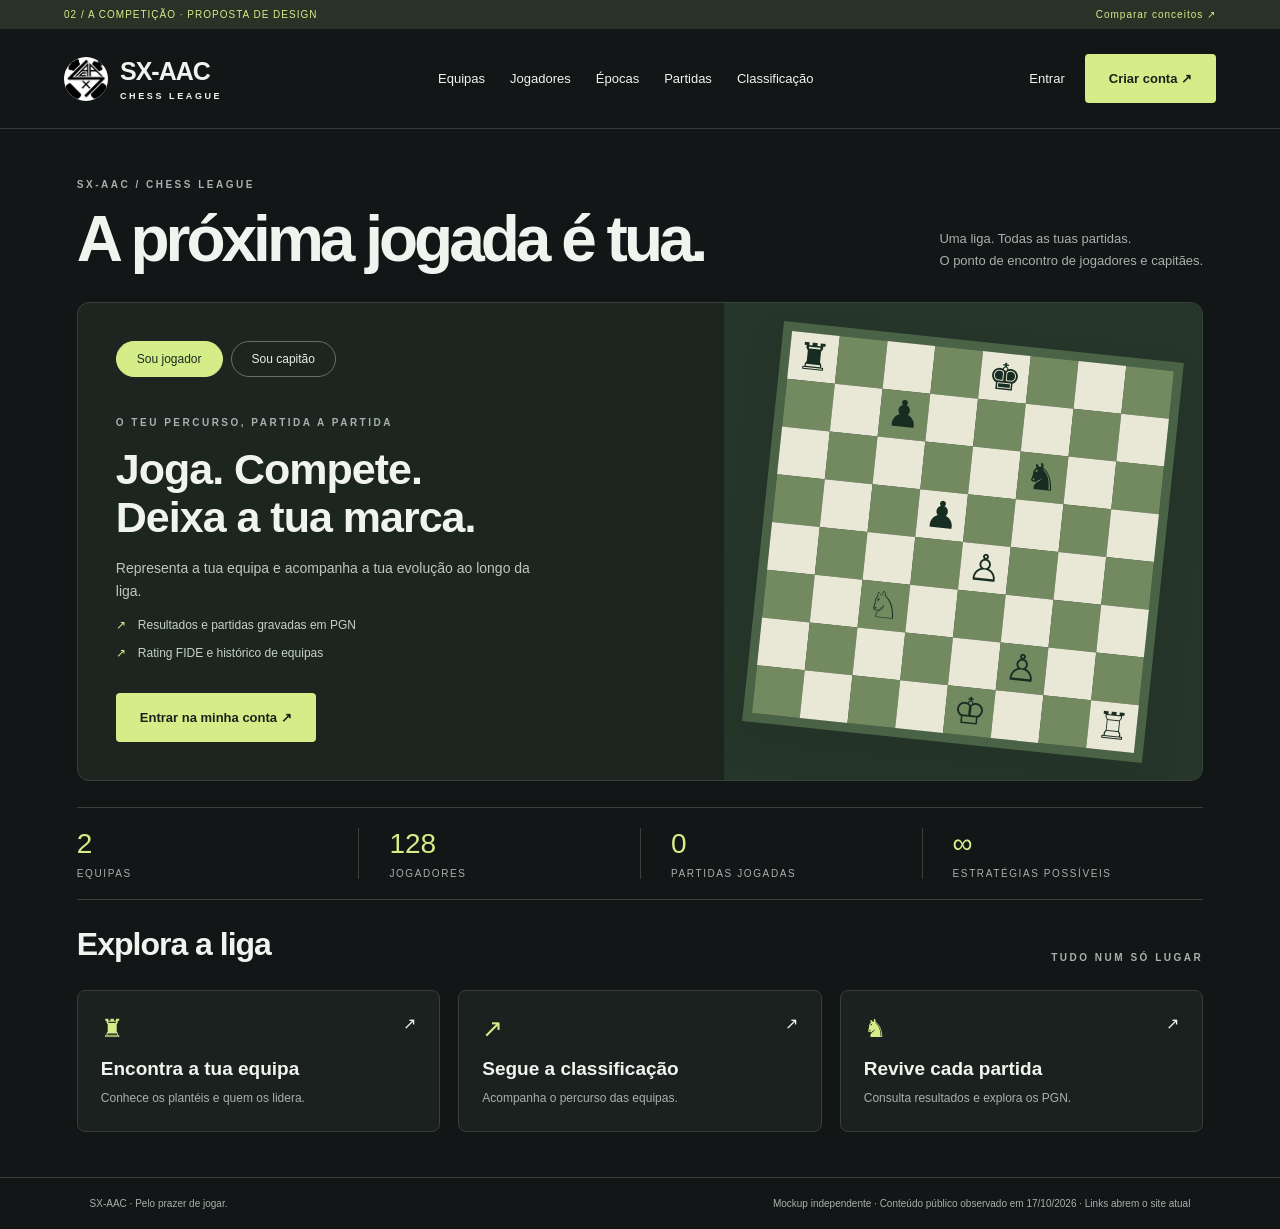
==== concept-02.html @ 07efbb38 "Add two responsive SX-AAC homepage redesign mockups" ====
<!doctype html><html lang="pt-PT"><head><meta charset="utf-8"><meta name="viewport" content="width=device-width,initial-scale=1"><title>Conceito 02 — A Competição · SX-AAC</title><link rel="stylesheet" href="style.css"></head><body class="dark"><div class="preview-label">02 / A COMPETIÇÃO · PROPOSTA DE DESIGN <a style="float:right" href="index.html">Comparar conceitos ↗︎</a></div><header><a class="brand" href="index.html"><img src="assets/logo.png" alt="SX-AAC"><span>SX-AAC<small>CHESS LEAGUE</small></span></a><nav><a href="https://liga.sx-aac.com/teams">Equipas</a><a href="https://liga.sx-aac.com/players">Jogadores</a><a href="https://liga.sx-aac.com/seasons">Épocas</a><a href="https://liga.sx-aac.com/games">Partidas</a><a href="https://liga.sx-aac.com/standings">Classificação</a></nav><div class="actions"><a href="https://liga.sx-aac.com/login">Entrar</a><a class="btn" href="https://liga.sx-aac.com/register">Criar conta ↗︎</a></div></header><main><section class="intro"><div><span class="eyebrow muted">SX-AAC / CHESS LEAGUE</span><h1>A próxima jogada é tua.</h1></div><p>Uma liga. Todas as tuas partidas.<br>O ponto de encontro de jogadores e capitães.</p></section><section class="portal"><div class="portal-copy"><div class="tabs" role="tablist" aria-label="Escolher perfil"><button id="player-tab" role="tab" aria-selected="true" aria-controls="role-panel">Sou jogador</button><button id="captain-tab" role="tab" aria-selected="false" aria-controls="role-panel">Sou capitão</button></div><div id="role-panel" role="tabpanel" aria-labelledby="player-tab"><span class="eyebrow muted" id="role-label">O TEU PERCURSO, PARTIDA A PARTIDA</span><h2 id="role-title">Joga. Compete.<br>Deixa a tua marca.</h2><p id="role-desc">Representa a tua equipa e acompanha a tua evolução ao longo da liga.</p><div class="check" id="benefit-one">Resultados e partidas gravadas em PGN</div><div class="check" id="benefit-two">Rating FIDE e histórico de equipas</div><a class="btn" href="https://liga.sx-aac.com/login" id="role-cta">Entrar na minha conta ↗︎</a></div></div><div class="board-wrap"><div class="board"><span class="sq ">♜</span><span class="sq shade"></span><span class="sq "></span><span class="sq shade"></span><span class="sq ">♚</span><span class="sq shade"></span><span class="sq "></span><span class="sq shade"></span><span class="sq shade"></span><span class="sq "></span><span class="sq shade">♟︎</span><span class="sq "></span><span class="sq shade"></span><span class="sq "></span><span class="sq shade"></span><span class="sq "></span><span class="sq "></span><span class="sq shade"></span><span class="sq "></span><span class="sq shade"></span><span class="sq "></span><span class="sq shade">♞</span><span class="sq "></span><span class="sq shade"></span><span class="sq shade"></span><span class="sq "></span><span class="sq shade"></span><span class="sq ">♟︎</span><span class="sq shade"></span><span class="sq "></span><span class="sq shade"></span><span class="sq "></span><span class="sq "></span><span class="sq shade"></span><span class="sq "></span><span class="sq shade"></span><span class="sq ">♙</span><span class="sq shade"></span><span class="sq "></span><span class="sq shade"></span><span class="sq shade"></span><span class="sq "></span><span class="sq shade">♘</span><span class="sq "></span><span class="sq shade"></span><span class="sq "></span><span class="sq shade"></span><span class="sq "></span><span class="sq "></span><span class="sq shade"></span><span class="sq "></span><span class="sq shade"></span><span class="sq "></span><span class="sq shade">♙</span><span class="sq "></span><span class="sq shade"></span><span class="sq shade"></span><span class="sq "></span><span class="sq shade"></span><span class="sq "></span><span class="sq shade">♔</span><span class="sq "></span><span class="sq shade"></span><span class="sq ">♖</span></div></div></section><div class="stats"><div><strong>2</strong><small>EQUIPAS</small></div><div><strong>128</strong><small>JOGADORES</small></div><div><strong>0</strong><small>PARTIDAS JOGADAS</small></div><div><strong>∞</strong><small>ESTRATÉGIAS POSSÍVEIS</small></div></div><div class="section-head"><h2>Explora a liga</h2><span class="eyebrow muted">TUDO NUM SÓ LUGAR</span></div><section class="quick"><a href="https://liga.sx-aac.com/teams"><span class="icon">♜</span><span class="arrow">↗︎</span><h3>Encontra a tua equipa</h3><p>Conhece os plantéis e quem os lidera.</p></a><a href="https://liga.sx-aac.com/standings"><span class="icon">↗︎</span><span class="arrow">↗︎</span><h3>Segue a classificação</h3><p>Acompanha o percurso das equipas.</p></a><a href="https://liga.sx-aac.com/games"><span class="icon">♞</span><span class="arrow">↗︎</span><h3>Revive cada partida</h3><p>Consulta resultados e explora os PGN.</p></a></section></main><footer><span>SX-AAC · Pelo prazer de jogar.</span><span>Mockup independente · Conteúdo público observado em 17/10/2026 · Links abrem o site atual</span></footer><script>const tabs=[document.getElementById('player-tab'),document.getElementById('captain-tab')];function select(i){tabs.forEach((t,n)=>{t.setAttribute('aria-selected',n===i);t.tabIndex=n===i?0:-1});document.getElementById('role-panel').setAttribute('aria-labelledby',tabs[i].id);document.getElementById('role-label').textContent=i?'A TUA EQUIPA, A TUA ESTRATÉGIA':'O TEU PERCURSO, PARTIDA A PARTIDA';document.getElementById('role-title').innerHTML=i?'Lidera a equipa.<br>Constrói o teu plantel.':'Joga. Compete.<br>Deixa a tua marca.';document.getElementById('role-desc').textContent=i?'Aceita a nomeação como capitão e prepara a tua equipa para competir.':'Representa a tua equipa e acompanha a tua evolução ao longo da liga.';document.getElementById('benefit-one').textContent=i?'Leilões de transferências com orçamento próprio':'Resultados e partidas gravadas em PGN';document.getElementById('benefit-two').textContent=i?'Gestão do plantel e classificação da liga':'Rating FIDE e histórico de equipas';document.getElementById('role-cta').textContent=i?'Gerir a minha equipa ↗︎':'Entrar na minha conta ↗︎'}tabs.forEach((t,i)=>{t.onclick=()=>select(i);t.onkeydown=e=>{if(['ArrowLeft','ArrowRight','Home','End'].includes(e.key)){e.preventDefault();let n=e.key==='Home'?0:e.key==='End'?1:1-i;select(n);tabs[n].focus()}}});select(0);</script></body></html>
---- style.css ----
*{box-sizing:border-box}body{margin:0;font-family:Arial,Helvetica,sans-serif;color:#182820;background:#f7f5ef}a{color:inherit;text-decoration:none}a:hover{text-decoration:underline}a:focus-visible,button:focus-visible{outline:3px solid #b2aa48;outline-offset:5px}button{font:inherit;cursor:pointer}header{display:flex;align-items:center;justify-content:space-between;gap:30px;padding:25px 5%;border-bottom:1px solid #d6d8cf}.brand{display:flex;gap:12px;align-items:center;font-size:25px;font-weight:800;letter-spacing:-1px}.brand img{width:44px;height:44px;object-fit:contain;background:white;border-radius:50%}.brand small{display:block;font-size:9px;letter-spacing:2.6px;margin-top:5px}nav{display:flex;gap:25px;font-size:13px}.actions{display:flex;gap:20px;align-items:center;font-size:13px}.btn{display:inline-flex;align-items:center;justify-content:center;gap:35px;padding:16px 23px;background:#224936;color:#fff;font-size:13px;border:1px solid transparent;border-radius:4px;font-weight:600}.btn.light{background:transparent;color:inherit;border-color:currentColor}.eyebrow{font-size:10px;letter-spacing:2.5px;font-weight:700;text-transform:uppercase}.muted{color:#66756b}h1,h2,h3,p{margin-top:0}h1{font-size:80px;font-weight:500;line-height:1.02;letter-spacing:-4px}h2{font-size:32px;letter-spacing:-1px}p{line-height:1.7}.hero{display:grid;grid-template-columns:1.1fr 1fr;gap:65px;padding:65px 7% 45px;align-items:center}.hero h1{font-family:Georgia,serif;margin:24px 0}.hero p{font-size:15px;max-width:420px}.hero .cta{display:flex;gap:24px;align-items:center;margin-top:28px;font-size:13px}.art{position:relative;padding:28px;background:#e6e9df;border-radius:160px 160px 8px 8px}.board{display:grid;grid-template-columns:repeat(8,1fr);aspect-ratio:1;border:9px solid #294b39;box-shadow:0 18px 35px #14271c28;transform:rotate(-7deg);margin:22px}.sq{display:grid;place-items:center;background:#e9e7d6;font-family:Georgia,serif;font-size:37px;color:#172d22;line-height:1}.sq.shade{background:#91a58d}.art-label{position:absolute;bottom:5px;right:-18px;background:#fff;padding:19px 24px;border:1px solid #ddd;font-size:12px;box-shadow:0 8px 22px #0001}.art-label strong{display:block;margin:6px 0;font-size:17px}.stats{margin:0 7%;display:grid;grid-template-columns:repeat(4,1fr);border-top:1px solid #ccd2c7;border-bottom:1px solid #ccd2c7;padding:25px 0}.stats>div{padding-left:30px;border-left:1px solid #ccd2c7}.stats>div:first-child{padding-left:0;border:0}.stats strong{font-size:32px;font-weight:500;display:block}.stats small{display:block;font-size:10px;letter-spacing:1.6px;margin-top:8px}.roles{padding:40px 7% 50px}.section-head{display:flex;align-items:center;justify-content:space-between;gap:25px}.section-head p{font-size:12px;color:#66756b}.role-grid{display:grid;grid-template-columns:1fr 1fr;gap:22px}.role{padding:28px;border:1px solid #cdd4c8;border-radius:5px;background:#fff9;position:relative}.role h3{font-size:25px;margin:12px 0}.role p{font-size:13px;max-width:340px;margin-bottom:18px}.role .piece{float:right;font-family:Georgia,serif;font-size:60px;color:#66816a}.role a{font-size:12px;font-weight:700}footer{display:flex;justify-content:space-between;gap:20px;padding:20px 7%;font-size:10px;border-top:1px solid #d6d8cf;color:#66756b}.dark{background:#121617;color:#f1f4ee}.dark header{border-color:#333b39}.dark .btn{background:#d5ed88;color:#19231b}.dark .muted{color:#a7b1ad}.dark main{padding:45px 6%}.dark .intro{display:flex;justify-content:space-between;align-items:end;margin-bottom:30px}.dark h1{font-family:Arial,Helvetica,sans-serif;font-weight:700;font-size:64px;margin:15px 0 0}.dark .intro p{max-width:300px;font-size:13px;color:#a7b1ad;margin:0}.dark .portal{display:grid;grid-template-columns:1.15fr .85fr;border:1px solid #38413b;border-radius:12px;overflow:hidden;background:#1c2520}.dark .portal-copy{padding:38px}.tabs{display:flex;gap:8px;margin-bottom:35px}.tabs button{border:1px solid #657166;border-radius:30px;padding:10px 20px;background:transparent;color:#e8eee8;font-size:12px}.tabs button[aria-selected=true]{background:#d5ed88;color:#182820;border-color:#d5ed88}.dark .portal h2{font-size:43px;line-height:1.12;max-width:430px;margin:15px 0}.dark .portal p{color:#bdc7be;max-width:420px;font-size:14px}.check{font-size:12px;color:#c5d1c7;margin:14px 0}.check:before{content:'↗︎';color:#d5ed88;margin-right:12px}.dark .portal-copy .btn{margin-top:19px}.dark .board-wrap{padding:18px 38px;display:flex;align-items:center;background:#26362a;position:relative}.dark .board{width:100%;margin:15px 0;border-color:#4a6346;transform:rotate(6deg)}.dark .sq{font-size:37px}.dark .sq.shade{background:#738960}.dark .stats{margin:26px 0;border-color:#39413c;padding:20px 0}.dark .stats>div{border-color:#39413c}.dark .stats strong{font-size:28px;color:#d5ed88}.dark .stats small{color:#a7b1ad}.quick{display:grid;grid-template-columns:repeat(3,1fr);gap:18px}.quick a{border:1px solid #364039;border-radius:8px;padding:23px;background:#1b211e}.quick .icon{font-size:25px;color:#d5ed88}.quick h3{font-size:19px;margin:15px 0 8px}.quick p{font-size:12px;color:#a7b1ad;margin:0}.quick .arrow{float:right}.dark footer{border-color:#39413c;color:#a7b1ad}.preview-label{padding:9px 5%;font-size:10px;letter-spacing:1px;background:#e8eadd;color:#44533d}.dark .preview-label{background:#283226;color:#d5ed88}@media(max-width:900px){header{flex-wrap:wrap;gap:18px}nav{order:3;width:100%;justify-content:space-between;gap:10px;flex-wrap:wrap}.hero{gap:25px;padding:40px 6%}.hero h1{font-size:58px}.sq{font-size:25px}.dark .intro{display:block}.dark .intro p{margin-top:20px;max-width:100%}.dark .portal-copy{padding:25px}.dark .portal h2{font-size:35px}.dark .board-wrap{padding:20px}.dark .sq{font-size:28px}}@media(max-width:600px){header{padding:18px 6%}.brand{font-size:21px}.brand img{width:35px;height:35px}.actions{gap:13px}.actions .btn{padding:11px 12px}nav{font-size:11px}.hero{grid-template-columns:1fr;padding-top:35px}.hero h1{font-size:57px}.hero .cta{gap:17px}.art{margin:10px 15px 30px}.sq{font-size:34px}.stats{grid-template-columns:1fr 1fr;gap:24px}.stats>div{padding-left:0;border:0}.stats strong{font-size:28px}.role-grid{grid-template-columns:1fr}.section-head{display:block}.roles h2{font-size:28px}.dark main{padding-top:30px}.dark h1{font-size:48px;letter-spacing:-2px}.dark .portal{grid-template-columns:1fr}.dark .board-wrap{padding:20px 50px}.dark .sq{font-size:32px}.dark .portal h2{font-size:37px}.quick{grid-template-columns:1fr}footer{flex-direction:column;line-height:1.6}}
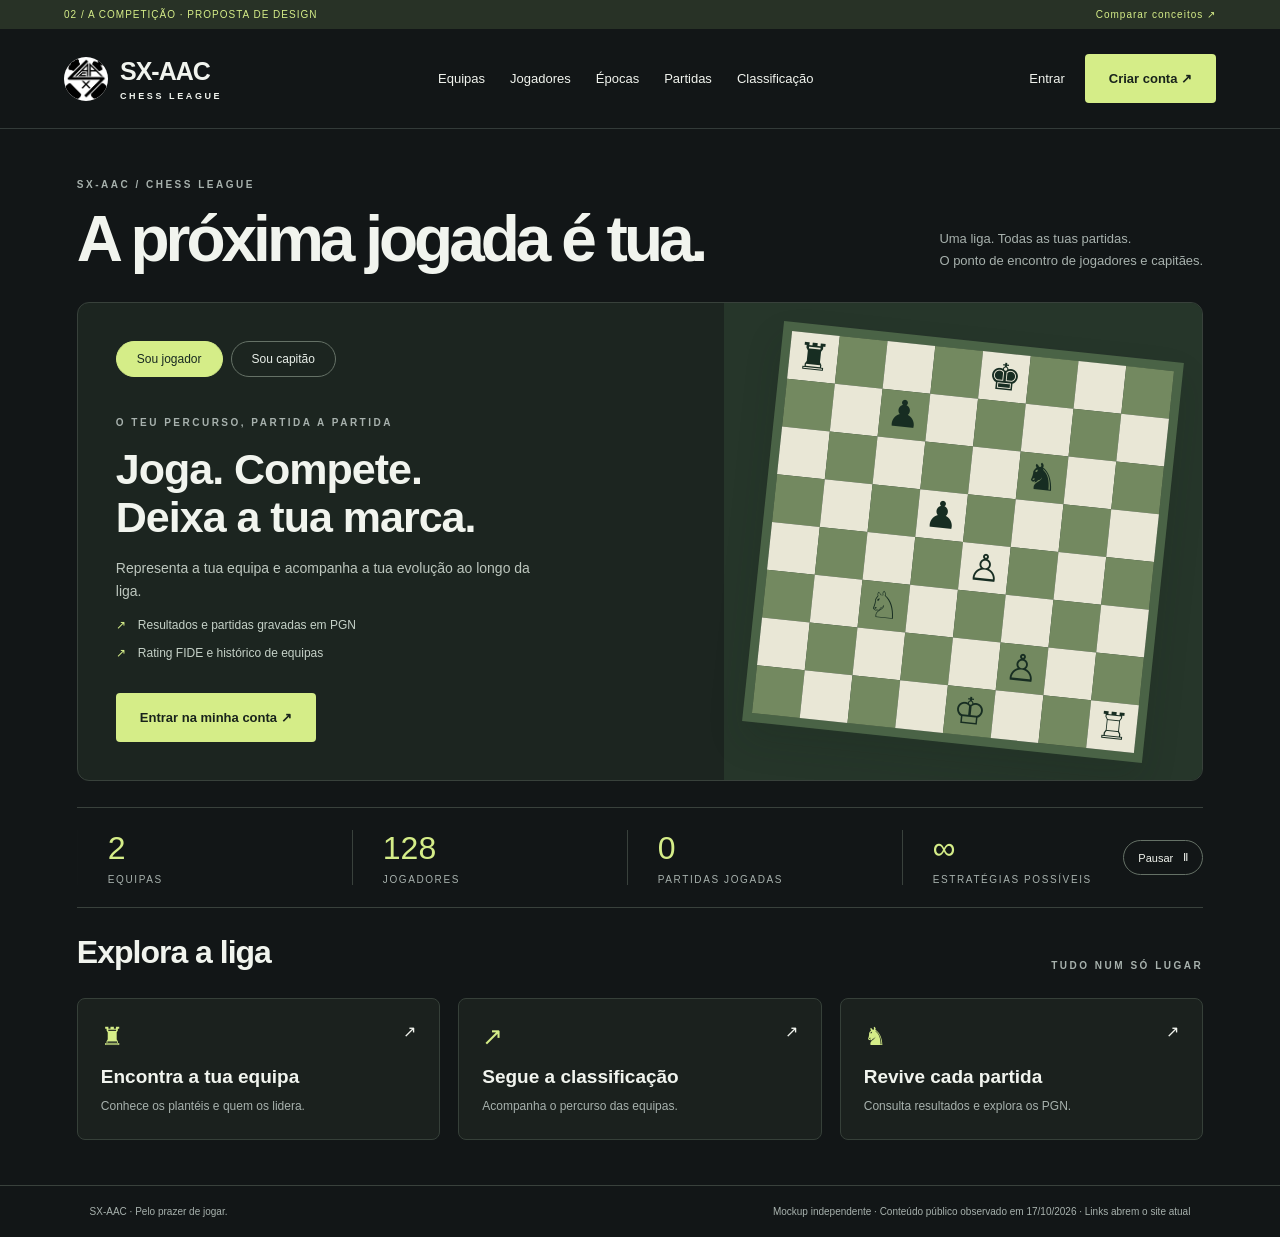
==== commit 4b81439d: "Animate league statistics as a horizontal ticker" ====
--- a/concept-02.html
+++ b/concept-02.html
@@ -1 +1 @@
-<!doctype html><html lang="pt-PT"><head><meta charset="utf-8"><meta name="viewport" content="width=device-width,initial-scale=1"><title>Conceito 02 — A Competição · SX-AAC</title><link rel="stylesheet" href="style.css"></head><body class="dark"><div class="preview-label">02 / A COMPETIÇÃO · PROPOSTA DE DESIGN <a style="float:right" href="index.html">Comparar conceitos ↗︎</a></div><header><a class="brand" href="index.html"><img src="assets/logo.png" alt="SX-AAC"><span>SX-AAC<small>CHESS LEAGUE</small></span></a><nav><a href="https://liga.sx-aac.com/teams">Equipas</a><a href="https://liga.sx-aac.com/players">Jogadores</a><a href="https://liga.sx-aac.com/seasons">Épocas</a><a href="https://liga.sx-aac.com/games">Partidas</a><a href="https://liga.sx-aac.com/standings">Classificação</a></nav><div class="actions"><a href="https://liga.sx-aac.com/login">Entrar</a><a class="btn" href="https://liga.sx-aac.com/register">Criar conta ↗︎</a></div></header><main><section class="intro"><div><span class="eyebrow muted">SX-AAC / CHESS LEAGUE</span><h1>A próxima jogada é tua.</h1></div><p>Uma liga. Todas as tuas partidas.<br>O ponto de encontro de jogadores e capitães.</p></section><section class="portal"><div class="portal-copy"><div class="tabs" role="tablist" aria-label="Escolher perfil"><button id="player-tab" role="tab" aria-selected="true" aria-controls="role-panel">Sou jogador</button><button id="captain-tab" role="tab" aria-selected="false" aria-controls="role-panel">Sou capitão</button></div><div id="role-panel" role="tabpanel" aria-labelledby="player-tab"><span class="eyebrow muted" id="role-label">O TEU PERCURSO, PARTIDA A PARTIDA</span><h2 id="role-title">Joga. Compete.<br>Deixa a tua marca.</h2><p id="role-desc">Representa a tua equipa e acompanha a tua evolução ao longo da liga.</p><div class="check" id="benefit-one">Resultados e partidas gravadas em PGN</div><div class="check" id="benefit-two">Rating FIDE e histórico de equipas</div><a class="btn" href="https://liga.sx-aac.com/login" id="role-cta">Entrar na minha conta ↗︎</a></div></div><div class="board-wrap"><div class="board"><span class="sq ">♜</span><span class="sq shade"></span><span class="sq "></span><span class="sq shade"></span><span class="sq ">♚</span><span class="sq shade"></span><span class="sq "></span><span class="sq shade"></span><span class="sq shade"></span><span class="sq "></span><span class="sq shade">♟︎</span><span class="sq "></span><span class="sq shade"></span><span class="sq "></span><span class="sq shade"></span><span class="sq "></span><span class="sq "></span><span class="sq shade"></span><span class="sq "></span><span class="sq shade"></span><span class="sq "></span><span class="sq shade">♞</span><span class="sq "></span><span class="sq shade"></span><span class="sq shade"></span><span class="sq "></span><span class="sq shade"></span><span class="sq ">♟︎</span><span class="sq shade"></span><span class="sq "></span><span class="sq shade"></span><span class="sq "></span><span class="sq "></span><span class="sq shade"></span><span class="sq "></span><span class="sq shade"></span><span class="sq ">♙</span><span class="sq shade"></span><span class="sq "></span><span class="sq shade"></span><span class="sq shade"></span><span class="sq "></span><span class="sq shade">♘</span><span class="sq "></span><span class="sq shade"></span><span class="sq "></span><span class="sq shade"></span><span class="sq "></span><span class="sq "></span><span class="sq shade"></span><span class="sq "></span><span class="sq shade"></span><span class="sq "></span><span class="sq shade">♙</span><span class="sq "></span><span class="sq shade"></span><span class="sq shade"></span><span class="sq "></span><span class="sq shade"></span><span class="sq "></span><span class="sq shade">♔</span><span class="sq "></span><span class="sq shade"></span><span class="sq ">♖</span></div></div></section><div class="stats"><div><strong>2</strong><small>EQUIPAS</small></div><div><strong>128</strong><small>JOGADORES</small></div><div><strong>0</strong><small>PARTIDAS JOGADAS</small></div><div><strong>∞</strong><small>ESTRATÉGIAS POSSÍVEIS</small></div></div><div class="section-head"><h2>Explora a liga</h2><span class="eyebrow muted">TUDO NUM SÓ LUGAR</span></div><section class="quick"><a href="https://liga.sx-aac.com/teams"><span class="icon">♜</span><span class="arrow">↗︎</span><h3>Encontra a tua equipa</h3><p>Conhece os plantéis e quem os lidera.</p></a><a href="https://liga.sx-aac.com/standings"><span class="icon">↗︎</span><span class="arrow">↗︎</span><h3>Segue a classificação</h3><p>Acompanha o percurso das equipas.</p></a><a href="https://liga.sx-aac.com/games"><span class="icon">♞</span><span class="arrow">↗︎</span><h3>Revive cada partida</h3><p>Consulta resultados e explora os PGN.</p></a></section></main><footer><span>SX-AAC · Pelo prazer de jogar.</span><span>Mockup independente · Conteúdo público observado em 17/10/2026 · Links abrem o site atual</span></footer><script>const tabs=[document.getElementById('player-tab'),document.getElementById('captain-tab')];function select(i){tabs.forEach((t,n)=>{t.setAttribute('aria-selected',n===i);t.tabIndex=n===i?0:-1});document.getElementById('role-panel').setAttribute('aria-labelledby',tabs[i].id);document.getElementById('role-label').textContent=i?'A TUA EQUIPA, A TUA ESTRATÉGIA':'O TEU PERCURSO, PARTIDA A PARTIDA';document.getElementById('role-title').innerHTML=i?'Lidera a equipa.<br>Constrói o teu plantel.':'Joga. Compete.<br>Deixa a tua marca.';document.getElementById('role-desc').textContent=i?'Aceita a nomeação como capitão e prepara a tua equipa para competir.':'Representa a tua equipa e acompanha a tua evolução ao longo da liga.';document.getElementById('benefit-one').textContent=i?'Leilões de transferências com orçamento próprio':'Resultados e partidas gravadas em PGN';document.getElementById('benefit-two').textContent=i?'Gestão do plantel e classificação da liga':'Rating FIDE e histórico de equipas';document.getElementById('role-cta').textContent=i?'Gerir a minha equipa ↗︎':'Entrar na minha conta ↗︎'}tabs.forEach((t,i)=>{t.onclick=()=>select(i);t.onkeydown=e=>{if(['ArrowLeft','ArrowRight','Home','End'].includes(e.key)){e.preventDefault();let n=e.key==='Home'?0:e.key==='End'?1:1-i;select(n);tabs[n].focus()}}});select(0);</script></body></html>+<!doctype html><html lang="pt-PT"><head><meta charset="utf-8"><meta name="viewport" content="width=device-width,initial-scale=1"><title>Conceito 02 — A Competição · SX-AAC</title><link rel="stylesheet" href="style.css"></head><body class="dark"><div class="preview-label">02 / A COMPETIÇÃO · PROPOSTA DE DESIGN <a style="float:right" href="index.html">Comparar conceitos ↗︎</a></div><header><a class="brand" href="index.html"><img src="assets/logo.png" alt="SX-AAC"><span>SX-AAC<small>CHESS LEAGUE</small></span></a><nav><a href="https://liga.sx-aac.com/teams">Equipas</a><a href="https://liga.sx-aac.com/players">Jogadores</a><a href="https://liga.sx-aac.com/seasons">Épocas</a><a href="https://liga.sx-aac.com/games">Partidas</a><a href="https://liga.sx-aac.com/standings">Classificação</a></nav><div class="actions"><a href="https://liga.sx-aac.com/login">Entrar</a><a class="btn" href="https://liga.sx-aac.com/register">Criar conta ↗︎</a></div></header><main><section class="intro"><div><span class="eyebrow muted">SX-AAC / CHESS LEAGUE</span><h1>A próxima jogada é tua.</h1></div><p>Uma liga. Todas as tuas partidas.<br>O ponto de encontro de jogadores e capitães.</p></section><section class="portal"><div class="portal-copy"><div class="tabs" role="tablist" aria-label="Escolher perfil"><button id="player-tab" role="tab" aria-selected="true" aria-controls="role-panel">Sou jogador</button><button id="captain-tab" role="tab" aria-selected="false" aria-controls="role-panel">Sou capitão</button></div><div id="role-panel" role="tabpanel" aria-labelledby="player-tab"><span class="eyebrow muted" id="role-label">O TEU PERCURSO, PARTIDA A PARTIDA</span><h2 id="role-title">Joga. Compete.<br>Deixa a tua marca.</h2><p id="role-desc">Representa a tua equipa e acompanha a tua evolução ao longo da liga.</p><div class="check" id="benefit-one">Resultados e partidas gravadas em PGN</div><div class="check" id="benefit-two">Rating FIDE e histórico de equipas</div><a class="btn" href="https://liga.sx-aac.com/login" id="role-cta">Entrar na minha conta ↗︎</a></div></div><div class="board-wrap"><div class="board"><span class="sq ">♜</span><span class="sq shade"></span><span class="sq "></span><span class="sq shade"></span><span class="sq ">♚</span><span class="sq shade"></span><span class="sq "></span><span class="sq shade"></span><span class="sq shade"></span><span class="sq "></span><span class="sq shade">♟︎</span><span class="sq "></span><span class="sq shade"></span><span class="sq "></span><span class="sq shade"></span><span class="sq "></span><span class="sq "></span><span class="sq shade"></span><span class="sq "></span><span class="sq shade"></span><span class="sq "></span><span class="sq shade">♞</span><span class="sq "></span><span class="sq shade"></span><span class="sq shade"></span><span class="sq "></span><span class="sq shade"></span><span class="sq ">♟︎</span><span class="sq shade"></span><span class="sq "></span><span class="sq shade"></span><span class="sq "></span><span class="sq "></span><span class="sq shade"></span><span class="sq "></span><span class="sq shade"></span><span class="sq ">♙</span><span class="sq shade"></span><span class="sq "></span><span class="sq shade"></span><span class="sq shade"></span><span class="sq "></span><span class="sq shade">♘</span><span class="sq "></span><span class="sq shade"></span><span class="sq "></span><span class="sq shade"></span><span class="sq "></span><span class="sq "></span><span class="sq shade"></span><span class="sq "></span><span class="sq shade"></span><span class="sq "></span><span class="sq shade">♙</span><span class="sq "></span><span class="sq shade"></span><span class="sq shade"></span><span class="sq "></span><span class="sq shade"></span><span class="sq "></span><span class="sq shade">♔</span><span class="sq "></span><span class="sq shade"></span><span class="sq ">♖</span></div></div></section><section class="metrics" aria-label="A liga em números"><div class="metrics-window"><div class="metrics-track"><dl class="metrics-group"><div class="metric"><dt>EQUIPAS</dt><dd>2</dd></div><div class="metric"><dt>JOGADORES</dt><dd>128</dd></div><div class="metric"><dt>PARTIDAS JOGADAS</dt><dd>0</dd></div><div class="metric"><dt>ESTRATÉGIAS POSSÍVEIS</dt><dd>∞</dd></div></dl><dl class="metrics-group" aria-hidden="true"><div class="metric"><dt>EQUIPAS</dt><dd>2</dd></div><div class="metric"><dt>JOGADORES</dt><dd>128</dd></div><div class="metric"><dt>PARTIDAS JOGADAS</dt><dd>0</dd></div><div class="metric"><dt>ESTRATÉGIAS POSSÍVEIS</dt><dd>∞</dd></div></dl></div></div><button class="metrics-toggle" type="button" aria-pressed="false" aria-label="Pausar movimento das estatísticas">Pausar <span aria-hidden="true">Ⅱ</span></button></section><div class="section-head"><h2>Explora a liga</h2><span class="eyebrow muted">TUDO NUM SÓ LUGAR</span></div><section class="quick"><a href="https://liga.sx-aac.com/teams"><span class="icon">♜</span><span class="arrow">↗︎</span><h3>Encontra a tua equipa</h3><p>Conhece os plantéis e quem os lidera.</p></a><a href="https://liga.sx-aac.com/standings"><span class="icon">↗︎</span><span class="arrow">↗︎</span><h3>Segue a classificação</h3><p>Acompanha o percurso das equipas.</p></a><a href="https://liga.sx-aac.com/games"><span class="icon">♞</span><span class="arrow">↗︎</span><h3>Revive cada partida</h3><p>Consulta resultados e explora os PGN.</p></a></section></main><footer><span>SX-AAC · Pelo prazer de jogar.</span><span>Mockup independente · Conteúdo público observado em 17/10/2026 · Links abrem o site atual</span></footer><script>const tabs=[document.getElementById('player-tab'),document.getElementById('captain-tab')];function select(i){tabs.forEach((t,n)=>{t.setAttribute('aria-selected',n===i);t.tabIndex=n===i?0:-1});document.getElementById('role-panel').setAttribute('aria-labelledby',tabs[i].id);document.getElementById('role-label').textContent=i?'A TUA EQUIPA, A TUA ESTRATÉGIA':'O TEU PERCURSO, PARTIDA A PARTIDA';document.getElementById('role-title').innerHTML=i?'Lidera a equipa.<br>Constrói o teu plantel.':'Joga. Compete.<br>Deixa a tua marca.';document.getElementById('role-desc').textContent=i?'Aceita a nomeação como capitão e prepara a tua equipa para competir.':'Representa a tua equipa e acompanha a tua evolução ao longo da liga.';document.getElementById('benefit-one').textContent=i?'Leilões de transferências com orçamento próprio':'Resultados e partidas gravadas em PGN';document.getElementById('benefit-two').textContent=i?'Gestão do plantel e classificação da liga':'Rating FIDE e histórico de equipas';document.getElementById('role-cta').textContent=i?'Gerir a minha equipa ↗︎':'Entrar na minha conta ↗︎'}tabs.forEach((t,i)=>{t.onclick=()=>select(i);t.onkeydown=e=>{if(['ArrowLeft','ArrowRight','Home','End'].includes(e.key)){e.preventDefault();let n=e.key==='Home'?0:e.key==='End'?1:1-i;select(n);tabs[n].focus()}}});select(0);</script><script src="ticker.js"></script></body></html>
--- a/style.css
+++ b/style.css
@@ -1 +1,14 @@
-*{box-sizing:border-box}body{margin:0;font-family:Arial,Helvetica,sans-serif;color:#182820;background:#f7f5ef}a{color:inherit;text-decoration:none}a:hover{text-decoration:underline}a:focus-visible,button:focus-visible{outline:3px solid #b2aa48;outline-offset:5px}button{font:inherit;cursor:pointer}header{display:flex;align-items:center;justify-content:space-between;gap:30px;padding:25px 5%;border-bottom:1px solid #d6d8cf}.brand{display:flex;gap:12px;align-items:center;font-size:25px;font-weight:800;letter-spacing:-1px}.brand img{width:44px;height:44px;object-fit:contain;background:white;border-radius:50%}.brand small{display:block;font-size:9px;letter-spacing:2.6px;margin-top:5px}nav{display:flex;gap:25px;font-size:13px}.actions{display:flex;gap:20px;align-items:center;font-size:13px}.btn{display:inline-flex;align-items:center;justify-content:center;gap:35px;padding:16px 23px;background:#224936;color:#fff;font-size:13px;border:1px solid transparent;border-radius:4px;font-weight:600}.btn.light{background:transparent;color:inherit;border-color:currentColor}.eyebrow{font-size:10px;letter-spacing:2.5px;font-weight:700;text-transform:uppercase}.muted{color:#66756b}h1,h2,h3,p{margin-top:0}h1{font-size:80px;font-weight:500;line-height:1.02;letter-spacing:-4px}h2{font-size:32px;letter-spacing:-1px}p{line-height:1.7}.hero{display:grid;grid-template-columns:1.1fr 1fr;gap:65px;padding:65px 7% 45px;align-items:center}.hero h1{font-family:Georgia,serif;margin:24px 0}.hero p{font-size:15px;max-width:420px}.hero .cta{display:flex;gap:24px;align-items:center;margin-top:28px;font-size:13px}.art{position:relative;padding:28px;background:#e6e9df;border-radius:160px 160px 8px 8px}.board{display:grid;grid-template-columns:repeat(8,1fr);aspect-ratio:1;border:9px solid #294b39;box-shadow:0 18px 35px #14271c28;transform:rotate(-7deg);margin:22px}.sq{display:grid;place-items:center;background:#e9e7d6;font-family:Georgia,serif;font-size:37px;color:#172d22;line-height:1}.sq.shade{background:#91a58d}.art-label{position:absolute;bottom:5px;right:-18px;background:#fff;padding:19px 24px;border:1px solid #ddd;font-size:12px;box-shadow:0 8px 22px #0001}.art-label strong{display:block;margin:6px 0;font-size:17px}.stats{margin:0 7%;display:grid;grid-template-columns:repeat(4,1fr);border-top:1px solid #ccd2c7;border-bottom:1px solid #ccd2c7;padding:25px 0}.stats>div{padding-left:30px;border-left:1px solid #ccd2c7}.stats>div:first-child{padding-left:0;border:0}.stats strong{font-size:32px;font-weight:500;display:block}.stats small{display:block;font-size:10px;letter-spacing:1.6px;margin-top:8px}.roles{padding:40px 7% 50px}.section-head{display:flex;align-items:center;justify-content:space-between;gap:25px}.section-head p{font-size:12px;color:#66756b}.role-grid{display:grid;grid-template-columns:1fr 1fr;gap:22px}.role{padding:28px;border:1px solid #cdd4c8;border-radius:5px;background:#fff9;position:relative}.role h3{font-size:25px;margin:12px 0}.role p{font-size:13px;max-width:340px;margin-bottom:18px}.role .piece{float:right;font-family:Georgia,serif;font-size:60px;color:#66816a}.role a{font-size:12px;font-weight:700}footer{display:flex;justify-content:space-between;gap:20px;padding:20px 7%;font-size:10px;border-top:1px solid #d6d8cf;color:#66756b}.dark{background:#121617;color:#f1f4ee}.dark header{border-color:#333b39}.dark .btn{background:#d5ed88;color:#19231b}.dark .muted{color:#a7b1ad}.dark main{padding:45px 6%}.dark .intro{display:flex;justify-content:space-between;align-items:end;margin-bottom:30px}.dark h1{font-family:Arial,Helvetica,sans-serif;font-weight:700;font-size:64px;margin:15px 0 0}.dark .intro p{max-width:300px;font-size:13px;color:#a7b1ad;margin:0}.dark .portal{display:grid;grid-template-columns:1.15fr .85fr;border:1px solid #38413b;border-radius:12px;overflow:hidden;background:#1c2520}.dark .portal-copy{padding:38px}.tabs{display:flex;gap:8px;margin-bottom:35px}.tabs button{border:1px solid #657166;border-radius:30px;padding:10px 20px;background:transparent;color:#e8eee8;font-size:12px}.tabs button[aria-selected=true]{background:#d5ed88;color:#182820;border-color:#d5ed88}.dark .portal h2{font-size:43px;line-height:1.12;max-width:430px;margin:15px 0}.dark .portal p{color:#bdc7be;max-width:420px;font-size:14px}.check{font-size:12px;color:#c5d1c7;margin:14px 0}.check:before{content:'↗︎';color:#d5ed88;margin-right:12px}.dark .portal-copy .btn{margin-top:19px}.dark .board-wrap{padding:18px 38px;display:flex;align-items:center;background:#26362a;position:relative}.dark .board{width:100%;margin:15px 0;border-color:#4a6346;transform:rotate(6deg)}.dark .sq{font-size:37px}.dark .sq.shade{background:#738960}.dark .stats{margin:26px 0;border-color:#39413c;padding:20px 0}.dark .stats>div{border-color:#39413c}.dark .stats strong{font-size:28px;color:#d5ed88}.dark .stats small{color:#a7b1ad}.quick{display:grid;grid-template-columns:repeat(3,1fr);gap:18px}.quick a{border:1px solid #364039;border-radius:8px;padding:23px;background:#1b211e}.quick .icon{font-size:25px;color:#d5ed88}.quick h3{font-size:19px;margin:15px 0 8px}.quick p{font-size:12px;color:#a7b1ad;margin:0}.quick .arrow{float:right}.dark footer{border-color:#39413c;color:#a7b1ad}.preview-label{padding:9px 5%;font-size:10px;letter-spacing:1px;background:#e8eadd;color:#44533d}.dark .preview-label{background:#283226;color:#d5ed88}@media(max-width:900px){header{flex-wrap:wrap;gap:18px}nav{order:3;width:100%;justify-content:space-between;gap:10px;flex-wrap:wrap}.hero{gap:25px;padding:40px 6%}.hero h1{font-size:58px}.sq{font-size:25px}.dark .intro{display:block}.dark .intro p{margin-top:20px;max-width:100%}.dark .portal-copy{padding:25px}.dark .portal h2{font-size:35px}.dark .board-wrap{padding:20px}.dark .sq{font-size:28px}}@media(max-width:600px){header{padding:18px 6%}.brand{font-size:21px}.brand img{width:35px;height:35px}.actions{gap:13px}.actions .btn{padding:11px 12px}nav{font-size:11px}.hero{grid-template-columns:1fr;padding-top:35px}.hero h1{font-size:57px}.hero .cta{gap:17px}.art{margin:10px 15px 30px}.sq{font-size:34px}.stats{grid-template-columns:1fr 1fr;gap:24px}.stats>div{padding-left:0;border:0}.stats strong{font-size:28px}.role-grid{grid-template-columns:1fr}.section-head{display:block}.roles h2{font-size:28px}.dark main{padding-top:30px}.dark h1{font-size:48px;letter-spacing:-2px}.dark .portal{grid-template-columns:1fr}.dark .board-wrap{padding:20px 50px}.dark .sq{font-size:32px}.dark .portal h2{font-size:37px}.quick{grid-template-columns:1fr}footer{flex-direction:column;line-height:1.6}}+*{box-sizing:border-box}body{margin:0;font-family:Arial,Helvetica,sans-serif;color:#182820;background:#f7f5ef}a{color:inherit;text-decoration:none}a:hover{text-decoration:underline}a:focus-visible,button:focus-visible{outline:3px solid #b2aa48;outline-offset:5px}button{font:inherit;cursor:pointer}header{display:flex;align-items:center;justify-content:space-between;gap:30px;padding:25px 5%;border-bottom:1px solid #d6d8cf}.brand{display:flex;gap:12px;align-items:center;font-size:25px;font-weight:800;letter-spacing:-1px}.brand img{width:44px;height:44px;object-fit:contain;background:white;border-radius:50%}.brand small{display:block;font-size:9px;letter-spacing:2.6px;margin-top:5px}nav{display:flex;gap:25px;font-size:13px}.actions{display:flex;gap:20px;align-items:center;font-size:13px}.btn{display:inline-flex;align-items:center;justify-content:center;gap:35px;padding:16px 23px;background:#224936;color:#fff;font-size:13px;border:1px solid transparent;border-radius:4px;font-weight:600}.btn.light{background:transparent;color:inherit;border-color:currentColor}.eyebrow{font-size:10px;letter-spacing:2.5px;font-weight:700;text-transform:uppercase}.muted{color:#66756b}h1,h2,h3,p{margin-top:0}h1{font-size:80px;font-weight:500;line-height:1.02;letter-spacing:-4px}h2{font-size:32px;letter-spacing:-1px}p{line-height:1.7}.hero{display:grid;grid-template-columns:1.1fr 1fr;gap:65px;padding:65px 7% 45px;align-items:center}.hero h1{font-family:Georgia,serif;margin:24px 0}.hero p{font-size:15px;max-width:420px}.hero .cta{display:flex;gap:24px;align-items:center;margin-top:28px;font-size:13px}.art{position:relative;padding:28px;background:#e6e9df;border-radius:160px 160px 8px 8px}.board{display:grid;grid-template-columns:repeat(8,1fr);aspect-ratio:1;border:9px solid #294b39;box-shadow:0 18px 35px #14271c28;transform:rotate(-7deg);margin:22px}.sq{display:grid;place-items:center;background:#e9e7d6;font-family:Georgia,serif;font-size:37px;color:#172d22;line-height:1}.sq.shade{background:#91a58d}.art-label{position:absolute;bottom:5px;right:-18px;background:#fff;padding:19px 24px;border:1px solid #ddd;font-size:12px;box-shadow:0 8px 22px #0001}.art-label strong{display:block;margin:6px 0;font-size:17px}.stats{margin:0 7%;display:grid;grid-template-columns:repeat(4,1fr);border-top:1px solid #ccd2c7;border-bottom:1px solid #ccd2c7;padding:25px 0}.stats>div{padding-left:30px;border-left:1px solid #ccd2c7}.stats>div:first-child{padding-left:0;border:0}.stats strong{font-size:32px;font-weight:500;display:block}.stats small{display:block;font-size:10px;letter-spacing:1.6px;margin-top:8px}.roles{padding:40px 7% 50px}.section-head{display:flex;align-items:center;justify-content:space-between;gap:25px}.section-head p{font-size:12px;color:#66756b}.role-grid{display:grid;grid-template-columns:1fr 1fr;gap:22px}.role{padding:28px;border:1px solid #cdd4c8;border-radius:5px;background:#fff9;position:relative}.role h3{font-size:25px;margin:12px 0}.role p{font-size:13px;max-width:340px;margin-bottom:18px}.role .piece{float:right;font-family:Georgia,serif;font-size:60px;color:#66816a}.role a{font-size:12px;font-weight:700}footer{display:flex;justify-content:space-between;gap:20px;padding:20px 7%;font-size:10px;border-top:1px solid #d6d8cf;color:#66756b}.dark{background:#121617;color:#f1f4ee}.dark header{border-color:#333b39}.dark .btn{background:#d5ed88;color:#19231b}.dark .muted{color:#a7b1ad}.dark main{padding:45px 6%}.dark .intro{display:flex;justify-content:space-between;align-items:end;margin-bottom:30px}.dark h1{font-family:Arial,Helvetica,sans-serif;font-weight:700;font-size:64px;margin:15px 0 0}.dark .intro p{max-width:300px;font-size:13px;color:#a7b1ad;margin:0}.dark .portal{display:grid;grid-template-columns:1.15fr .85fr;border:1px solid #38413b;border-radius:12px;overflow:hidden;background:#1c2520}.dark .portal-copy{padding:38px}.tabs{display:flex;gap:8px;margin-bottom:35px}.tabs button{border:1px solid #657166;border-radius:30px;padding:10px 20px;background:transparent;color:#e8eee8;font-size:12px}.tabs button[aria-selected=true]{background:#d5ed88;color:#182820;border-color:#d5ed88}.dark .portal h2{font-size:43px;line-height:1.12;max-width:430px;margin:15px 0}.dark .portal p{color:#bdc7be;max-width:420px;font-size:14px}.check{font-size:12px;color:#c5d1c7;margin:14px 0}.check:before{content:'↗︎';color:#d5ed88;margin-right:12px}.dark .portal-copy .btn{margin-top:19px}.dark .board-wrap{padding:18px 38px;display:flex;align-items:center;background:#26362a;position:relative}.dark .board{width:100%;margin:15px 0;border-color:#4a6346;transform:rotate(6deg)}.dark .sq{font-size:37px}.dark .sq.shade{background:#738960}.dark .stats{margin:26px 0;border-color:#39413c;padding:20px 0}.dark .stats>div{border-color:#39413c}.dark .stats strong{font-size:28px;color:#d5ed88}.dark .stats small{color:#a7b1ad}.quick{display:grid;grid-template-columns:repeat(3,1fr);gap:18px}.quick a{border:1px solid #364039;border-radius:8px;padding:23px;background:#1b211e}.quick .icon{font-size:25px;color:#d5ed88}.quick h3{font-size:19px;margin:15px 0 8px}.quick p{font-size:12px;color:#a7b1ad;margin:0}.quick .arrow{float:right}.dark footer{border-color:#39413c;color:#a7b1ad}.preview-label{padding:9px 5%;font-size:10px;letter-spacing:1px;background:#e8eadd;color:#44533d}.dark .preview-label{background:#283226;color:#d5ed88}@media(max-width:900px){header{flex-wrap:wrap;gap:18px}nav{order:3;width:100%;justify-content:space-between;gap:10px;flex-wrap:wrap}.hero{gap:25px;padding:40px 6%}.hero h1{font-size:58px}.sq{font-size:25px}.dark .intro{display:block}.dark .intro p{margin-top:20px;max-width:100%}.dark .portal-copy{padding:25px}.dark .portal h2{font-size:35px}.dark .board-wrap{padding:20px}.dark .sq{font-size:28px}}@media(max-width:600px){header{padding:18px 6%}.brand{font-size:21px}.brand img{width:35px;height:35px}.actions{gap:13px}.actions .btn{padding:11px 12px}nav{font-size:11px}.hero{grid-template-columns:1fr;padding-top:35px}.hero h1{font-size:57px}.hero .cta{gap:17px}.art{margin:10px 15px 30px}.sq{font-size:34px}.stats{grid-template-columns:1fr 1fr;gap:24px}.stats>div{padding-left:0;border:0}.stats strong{font-size:28px}.role-grid{grid-template-columns:1fr}.section-head{display:block}.roles h2{font-size:28px}.dark main{padding-top:30px}.dark h1{font-size:48px;letter-spacing:-2px}.dark .portal{grid-template-columns:1fr}.dark .board-wrap{padding:20px 50px}.dark .sq{font-size:32px}.dark .portal h2{font-size:37px}.quick{grid-template-columns:1fr}footer{flex-direction:column;line-height:1.6}}
+/* Seamless statistics ticker. Each identical group occupies half the track. */
+.metrics{margin:0 7%;display:flex;align-items:center;gap:18px;border-block:1px solid #ccd2c7;padding:22px 0;min-width:0}
+.metrics-window{overflow:hidden;flex:1;min-width:0;mask-image:linear-gradient(to right,transparent,#000 16px,#000 calc(100% - 16px),transparent)}
+.metrics-track{display:flex;width:max-content;animation:metrics-scroll 28s linear infinite}
+.metrics-group{display:flex;flex:0 0 auto;width:max(1100px,calc(100vw - 220px));margin:0;padding:0}
+.metric{flex:1;display:flex;flex-direction:column;justify-content:center;gap:7px;padding:0 30px;border-left:1px solid #ccd2c7}
+.metric dt{font-size:10px;letter-spacing:1.6px;white-space:nowrap}.metric dd{order:-1;margin:0;font-size:32px;font-weight:500;font-variant-numeric:tabular-nums}
+.metrics-toggle{flex:none;border:1px solid #9aa99b;background:transparent;color:inherit;border-radius:30px;padding:10px 14px;font-size:11px;display:flex;gap:10px;align-items:center}
+.metrics:hover .metrics-track,.metrics:focus-within .metrics-track,.metrics.is-paused .metrics-track{animation-play-state:paused}
+.dark .metrics{margin:26px 0;border-color:#39413c}.dark .metric{border-color:#39413c}.dark .metric dd{color:#d5ed88}.dark .metric dt{color:#a7b1ad}.dark .metrics-toggle{border-color:#657166}
+@keyframes metrics-scroll{to{transform:translateX(-50%)}}
+@media(max-width:600px){.metrics{gap:8px}.metrics-group{width:800px}.metric{padding:0 22px}.metric dd{font-size:28px}.metrics-toggle{padding:10px}.metrics-window{mask-image:none}}
+@media(prefers-reduced-motion:reduce){.metrics-track{animation:none;width:100%}.metrics-group{width:100%;display:grid;grid-template-columns:repeat(4,minmax(0,1fr));gap:20px}.metrics-group[aria-hidden=true],.metrics-toggle{display:none}.metrics-window{mask-image:none}.metric{padding:0;border:0}.metric dt{white-space:normal}.metrics{display:block}@media(max-width:600px){.metrics-group{grid-template-columns:1fr 1fr}}}
